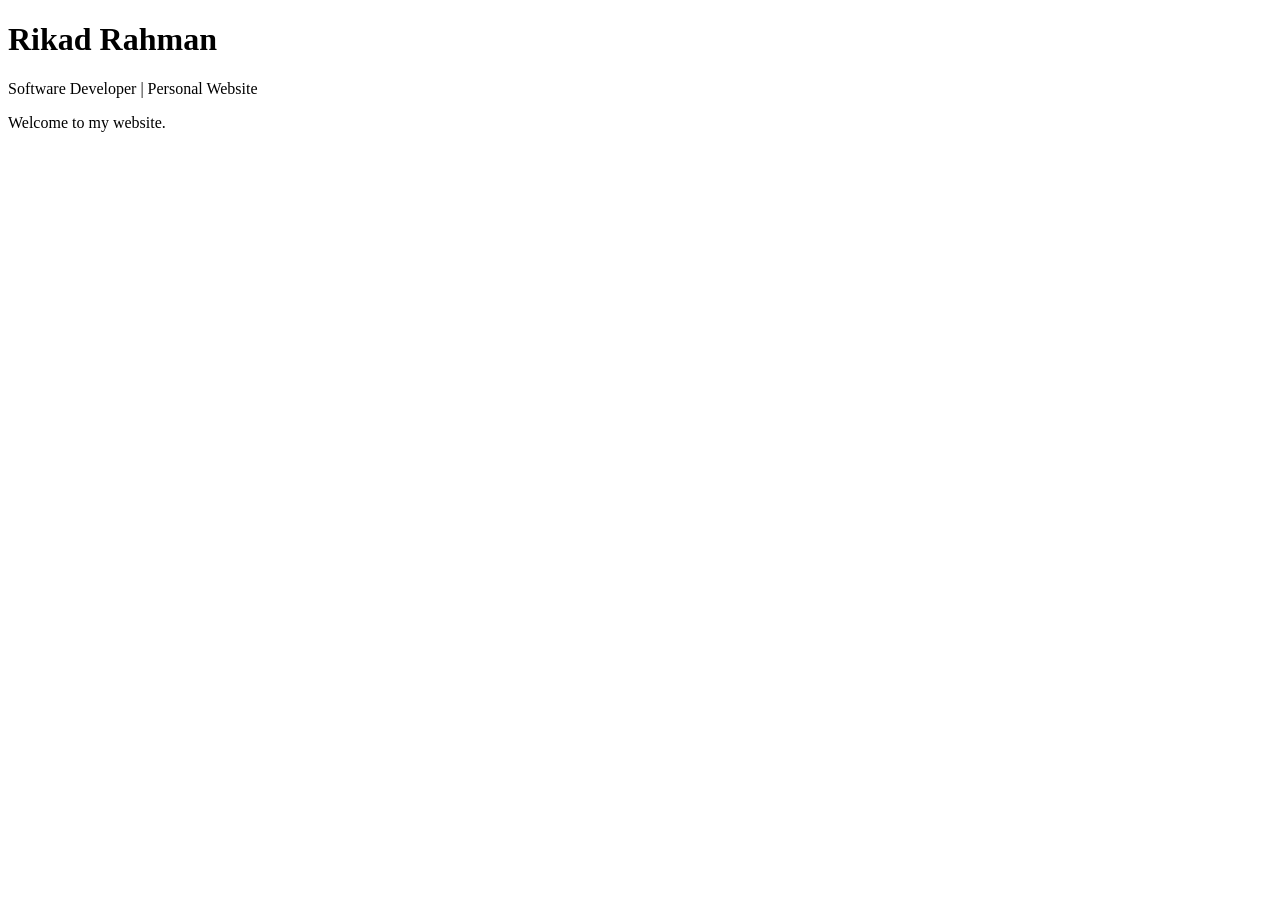
==== index.html @ 00c41dd5 "Add initial HTML structure for personal website" ====
<!DOCTYPE html>
<html lang="en">
<head>
    <meta charset="UTF-8">
    <meta name="viewport"
          content="width=device-width, initial-scale=1">
    <title>Rikad Rahman</title>
</head>
<body>
    <h1>Rikad Rahman</h1>
    <p>Software Developer | Personal Website</p>
    <p>Welcome to my website.</p>
</body>
</html>
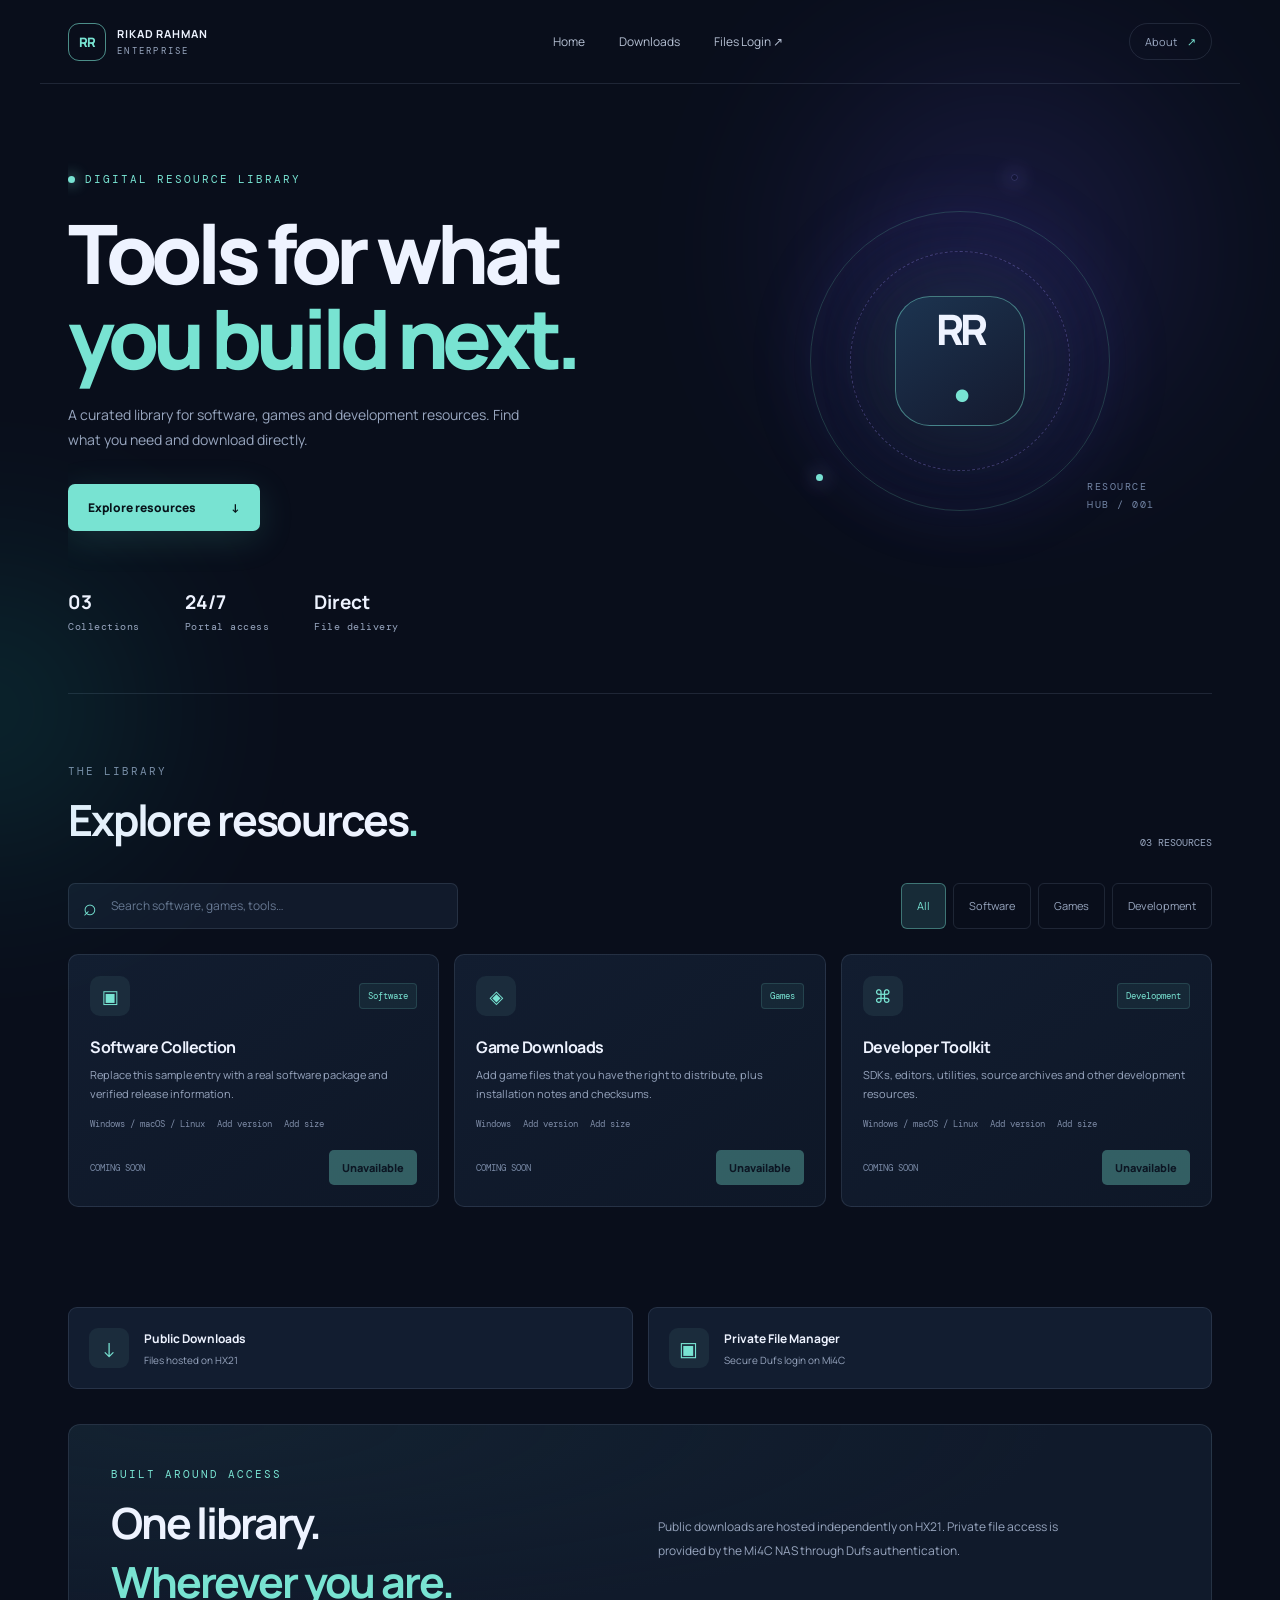
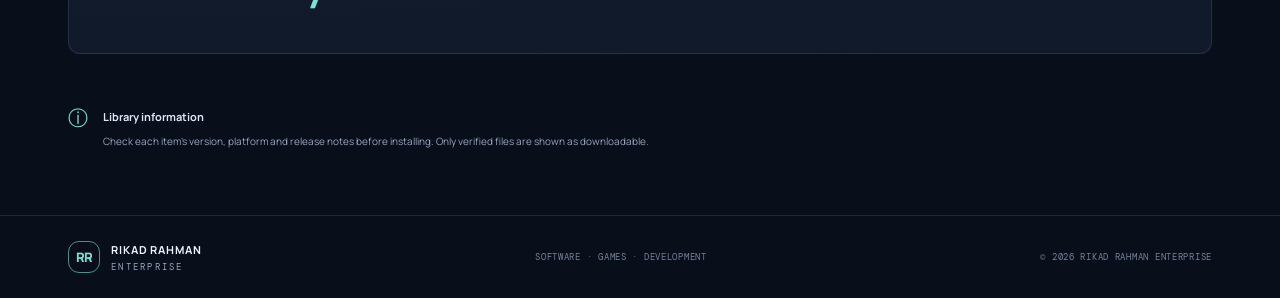
==== commit 199e7a27: "Add files via upload" ====
--- a/index.html
+++ b/index.html
@@ -1,14 +1,76 @@
-<!DOCTYPE html>
+<!doctype html>
 <html lang="en">
 <head>
-    <meta charset="UTF-8">
-    <meta name="viewport"
-          content="width=device-width, initial-scale=1">
-    <title>Rikad Rahman</title>
+<meta charset="utf-8">
+<meta name="viewport" content="width=device-width, initial-scale=1">
+<meta name="theme-color" content="#0b1020">
+<meta name="description" content="RIKAD RAHMAN ENTERPRISE — Software, games and development resources.">
+<title>RIKAD RAHMAN ENTERPRISE</title>
+<link rel="stylesheet" href="style.css">
 </head>
 <body>
-    <h1>Rikad Rahman</h1>
-    <p>Software Developer | Personal Website</p>
-    <p>Welcome to my website.</p>
+<div class="ambient ambient-a"></div><div class="ambient ambient-b"></div>
+<header class="topbar">
+<a class="brand" href="/" aria-label="Enterprise home">
+<span class="brand-mark">RR</span>
+<span><b>RIKAD RAHMAN</b><small>ENTERPRISE</small></span>
+</a>
+<nav>
+<a href="/">Home</a>
+<a href="/downloads/">Downloads</a>
+<a href="/files/" target="_blank" rel="noopener">Files Login ↗</a>
+</nav>
+<a class="admin-link" href="#about">About <span>↗</span></a>
+</header>
+<main>
+<section class="hero">
+<div class="eyebrow"><span class="pulse"></span> DIGITAL RESOURCE LIBRARY</div>
+<h1>Tools for what<br><em>you build next.</em></h1>
+<p class="hero-copy">A curated library for software, games and development resources. Find what you need and download directly.</p>
+<a class="primary-btn" href="#catalog">Explore resources <span>↓</span></a>
+<div class="hero-stats">
+<div><strong>03</strong><span>Collections</span></div>
+<div><strong>24/7</strong><span>Portal access</span></div>
+<div><strong>Direct</strong><span>File delivery</span></div>
+</div>
+<div class="hero-orbit orbit-one"></div><div class="hero-orbit orbit-two"></div>
+<div class="hero-art"><div class="art-core">RR<span>•</span></div><div class="art-ring"></div><div class="art-ring ring-two"></div><div class="art-label">RESOURCE<br>HUB / 001</div></div>
+</section>
+<section class="catalog-section" id="catalog">
+<div class="section-heading">
+<div><div class="eyebrow muted">THE LIBRARY</div><h2>Explore resources<span>.</span></h2></div>
+<div class="count" id="result-count">Loading library…</div>
+</div>
+<div class="toolbar">
+<label class="search"><span>⌕</span><input id="search" type="search" placeholder="Search software, games, tools…" autocomplete="off"></label>
+<div class="filters" id="filters">
+<button class="filter active" data-category="All">All</button>
+<button class="filter" data-category="Software">Software</button>
+<button class="filter" data-category="Games">Games</button>
+<button class="filter" data-category="Development">Development</button>
+</div>
+</div>
+<div class="grid" id="items"><div class="loading">Loading the resource library…</div></div>
+<p class="empty hidden" id="empty">No resources match your search.</p>
+</section>
+<section class="quick-links">
+<a href="/downloads/"><span>↓</span><b>Public Downloads</b><small>Files hosted on HX21</small></a>
+<a href="/files/" target="_blank" rel="noopener"><span>▣</span><b>Private File Manager</b><small>Secure Dufs login on Mi4C</small></a>
+</section>
+<section class="banner" id="about">
+<div><div class="eyebrow">BUILT AROUND ACCESS</div><h2>One library.<br><em>Wherever you are.</em></h2></div>
+<p>Public downloads are hosted independently on HX21. Private file access is provided by the Mi4C NAS through Dufs authentication.</p>
+</section>
+<section class="admin-note">
+<span class="note-icon">ⓘ</span>
+<div><b>Library information</b><p>Check each item's version, platform and release notes before installing. Only verified files are shown as downloadable.</p></div>
+</section>
+</main>
+<footer>
+<a class="brand footer-brand" href="/"><span class="brand-mark">RR</span><span><b>RIKAD RAHMAN</b><small>ENTERPRISE</small></span></a>
+<span>SOFTWARE · GAMES · DEVELOPMENT</span>
+<span>© <span id="year"></span> RIKAD RAHMAN ENTERPRISE</span>
+</footer>
+<script src="config.js"></script><script src="app.js"></script>
 </body>
 </html>
--- a/style.css
+++ b/style.css
@@ -0,0 +1,20 @@
+@import url('https://fonts.googleapis.com/css2?family=DM+Mono:wght@400;500&family=Manrope:wght@400;500;600;700;800&display=swap');
+:root{--bg:#090e1b;--panel:#111a2b;--panel2:#151f33;--line:rgba(180,198,230,.13);--text:#eef3ff;--muted:#98a6bf;--cyan:#78e3d2;--violet:#9c91ff}
+*{box-sizing:border-box}html{scroll-behavior:smooth}body{margin:0;background:var(--bg);color:var(--text);font-family:Manrope,system-ui,sans-serif;overflow-x:hidden}a{color:inherit;text-decoration:none}.ambient{position:absolute;filter:blur(100px);opacity:.17;pointer-events:none;border-radius:50%}.ambient-a{width:360px;height:360px;background:#6556e8;top:70px;right:8%}.ambient-b{width:280px;height:280px;background:#1bbda9;top:570px;left:-150px}
+.topbar{height:84px;max-width:1200px;margin:auto;padding:0 28px;display:flex;align-items:center;justify-content:space-between;border-bottom:1px solid var(--line);position:relative;z-index:2}.brand{display:flex;align-items:center;gap:11px;letter-spacing:.08em;font-size:11px}.brand-mark{width:38px;height:38px;border:1px solid rgba(120,227,210,.6);border-radius:11px;display:grid;place-items:center;color:var(--cyan);font-weight:800;font-size:13px;letter-spacing:-.05em}.brand b,.brand small{display:block}.brand small{font-family:"DM Mono",monospace;color:var(--muted);font-size:9px;letter-spacing:.25em;margin-top:4px}.topbar nav{display:flex;gap:34px;color:#b6c1d4;font-size:12px}.topbar nav a:hover,.admin-link:hover{color:var(--cyan)}.admin-link{font-size:11px;color:var(--muted);border:1px solid var(--line);border-radius:30px;padding:10px 15px}.admin-link span{color:var(--cyan);margin-left:8px}
+main{max-width:1200px;margin:auto;padding:0 28px}.hero{min-height:550px;padding:88px 0 60px;position:relative;overflow:hidden}.eyebrow{font:11px "DM Mono",monospace;letter-spacing:.18em;color:var(--cyan);display:flex;align-items:center;gap:10px}.pulse{width:7px;height:7px;border-radius:50%;background:var(--cyan);box-shadow:0 0 14px var(--cyan)}h1{font-size:clamp(48px,7vw,82px);line-height:1.04;letter-spacing:-.065em;margin:25px 0 20px;font-weight:800;position:relative;z-index:1}h1 em,h2 em{font-style:normal;color:var(--cyan)}.hero-copy{max-width:480px;color:var(--muted);line-height:1.8;font-size:14px}.primary-btn{display:inline-flex;gap:35px;align-items:center;background:var(--cyan);color:#07131a;font-weight:800;font-size:12px;padding:15px 20px;border-radius:7px;margin-top:18px;box-shadow:0 8px 35px #55d9c326}.primary-btn:hover{transform:translateY(-2px)}.hero-stats{display:flex;gap:45px;margin-top:58px}.hero-stats div{display:grid;gap:5px}.hero-stats strong{font-size:19px}.hero-stats span{font:10px "DM Mono",monospace;color:var(--muted);letter-spacing:.05em}.hero-art{position:absolute;width:390px;height:390px;right:5%;top:82px;display:grid;place-items:center}.art-ring{position:absolute;width:300px;height:300px;border:1px solid #78e3d233;border-radius:50%;box-shadow:0 0 70px #625be31c,inset 0 0 60px #625be31a}.ring-two{width:220px;height:220px;border-color:#9c91ff55;border-style:dashed;animation:spin 50s linear infinite}.art-core{width:130px;height:130px;border-radius:35px;display:grid;place-items:center;background:linear-gradient(145deg,#1c3450,#14192e);border:1px solid #78e3d277;font-size:42px;font-weight:800;letter-spacing:-.1em;box-shadow:0 0 80px #5f9eab33;z-index:1}.art-core span{color:var(--cyan)}.art-label{position:absolute;right:0;bottom:42px;font:10px/1.8 "DM Mono",monospace;color:#7385a5;letter-spacing:.15em}.hero-orbit{position:absolute;border:1px solid #9c91ff33;border-radius:50%;width:7px;height:7px;right:17%;top:90px;box-shadow:0 0 20px var(--violet)}.orbit-two{right:34%;top:390px;background:var(--cyan);border:0}@keyframes spin{to{transform:rotate(360deg)}}
+.catalog-section{padding:70px 0 100px;border-top:1px solid var(--line)}.section-heading{display:flex;justify-content:space-between;align-items:end}.muted{color:#7d8ba6}.section-heading h2,.banner h2{font-size:clamp(30px,4vw,43px);letter-spacing:-.05em;margin:12px 0 0}.section-heading h2 span{color:var(--cyan)}.count{font:10px "DM Mono",monospace;color:var(--muted)}.toolbar{display:flex;justify-content:space-between;gap:20px;margin:34px 0 25px;flex-wrap:wrap}.search{height:46px;max-width:390px;min-width:240px;flex:1;display:flex;align-items:center;gap:12px;background:var(--panel);border:1px solid var(--line);border-radius:7px;padding:0 14px;color:var(--cyan)}.search span{font-size:23px}.search input{background:none;border:0;outline:0;color:var(--text);width:100%;font:12px Manrope}.search input::placeholder{color:#687892}.filters{display:flex;gap:7px;flex-wrap:wrap}.filter{background:transparent;border:1px solid var(--line);color:var(--muted);padding:0 15px;border-radius:6px;font:11px Manrope;cursor:pointer}.filter:hover,.filter.active{background:#172b37;border-color:#78e3d266;color:var(--cyan)}.grid{display:grid;grid-template-columns:repeat(3,1fr);gap:15px}.item{background:linear-gradient(145deg,#121d30,#0e1727);border:1px solid var(--line);border-radius:10px;padding:21px;min-height:245px;display:flex;flex-direction:column;transition:.2s}.item:hover{transform:translateY(-4px);border-color:#78e3d255}.item-top{display:flex;justify-content:space-between;align-items:center}.item-icon{width:40px;height:40px;border-radius:10px;background:#1b2c3c;display:grid;place-items:center;color:var(--cyan);font-size:18px}.tag{font:9px "DM Mono",monospace;color:var(--cyan);background:#78e3d212;border:1px solid #78e3d226;padding:6px 8px;border-radius:4px}.item h3{font-size:16px;margin:20px 0 8px;letter-spacing:-.03em}.item p{font-size:11px;line-height:1.7;color:var(--muted);margin:0}.meta{display:flex;gap:12px;flex-wrap:wrap;color:#7d8ba6;font:9px "DM Mono",monospace;margin-top:15px}.item-bottom{margin-top:auto;padding-top:20px;display:flex;justify-content:space-between;align-items:center}.download{font:11px Manrope;font-weight:800;color:#07131a;background:var(--cyan);border:0;border-radius:5px;padding:10px 13px;cursor:pointer}.download:disabled{opacity:.35;cursor:not-allowed}.path-note{font:9px "DM Mono",monospace;color:#7889a5}.loading,.empty{grid-column:1/-1;text-align:center;padding:55px;color:var(--muted);font-size:12px}.hidden{display:none!important}
+.banner{border:1px solid var(--line);border-radius:12px;padding:42px;display:grid;grid-template-columns:1fr 1fr;gap:35px;background:radial-gradient(ellipse at 10% 0%,#1c3b443b,transparent 60%),#101a2b;margin-bottom:25px}.banner p{align-self:center;color:var(--muted);font-size:12px;line-height:2;max-width:440px}.admin-note{display:flex;gap:15px;align-items:flex-start;padding:25px 0 65px;color:var(--muted)}.note-icon{color:var(--cyan);font-size:20px}.admin-note b{font-size:11px;color:#dce6f6}.admin-note p{font-size:10px;line-height:1.7;margin:7px 0 0}footer{border-top:1px solid var(--line);padding:25px max(28px,calc((100vw - 1144px)/2));display:flex;align-items:center;justify-content:space-between;gap:18px;color:#74829b;font:9px "DM Mono",monospace;letter-spacing:.08em}.footer-brand{color:var(--text);font-family:Manrope}.footer-brand .brand-mark{width:32px;height:32px}
+@media(max-width:800px){.hero-art{right:-130px;opacity:.45}.hero{min-height:560px}.grid{grid-template-columns:repeat(2,1fr)}.banner{grid-template-columns:1fr;gap:12px}.banner p{margin:0}}@media(max-width:560px){.topbar{height:70px;padding:0 18px}.topbar nav{gap:15px}.admin-link{display:none}main{padding:0 18px}.hero{padding-top:75px;min-height:550px}.hero-art{right:-210px;top:130px;transform:scale(.8)}.hero-copy{max-width:330px}.hero-stats{gap:22px;margin-top:48px}.hero-stats strong{font-size:16px}.hero-stats span{font-size:8px}.catalog-section{padding:55px 0 70px}.section-heading{align-items:start;gap:15px;flex-direction:column}.toolbar{margin-top:25px}.search{max-width:none}.filters{width:100%}.filter{height:35px;flex:1;padding:0 8px}.grid{grid-template-columns:1fr}.item{min-height:225px}.banner{padding:25px}.admin-note{padding-bottom:45px}footer{padding:22px 18px;flex-wrap:wrap}footer>span:nth-child(2){display:none}}
+
+.quick-links{display:grid;grid-template-columns:repeat(2,1fr);gap:15px;margin:0 0 35px}
+.quick-links a{display:grid;grid-template-columns:42px 1fr;column-gap:13px;align-items:center;padding:20px;background:#121d30;border:1px solid var(--line);border-radius:9px}
+.quick-links a>span{grid-row:span 2;width:40px;height:40px;display:grid;place-items:center;background:#1b2c3c;color:var(--cyan);border-radius:9px;font-size:20px}
+.quick-links b{font-size:12px;color:var(--text)}
+.quick-links small{font-size:10px;color:var(--muted);margin-top:4px}
+.quick-links a:hover{border-color:#78e3d266;transform:translateY(-2px)}
+.download-hero{min-height:360px}
+@media(max-width:560px){
+ .quick-links{grid-template-columns:1fr}
+ .topbar nav{gap:10px;font-size:10px}
+}
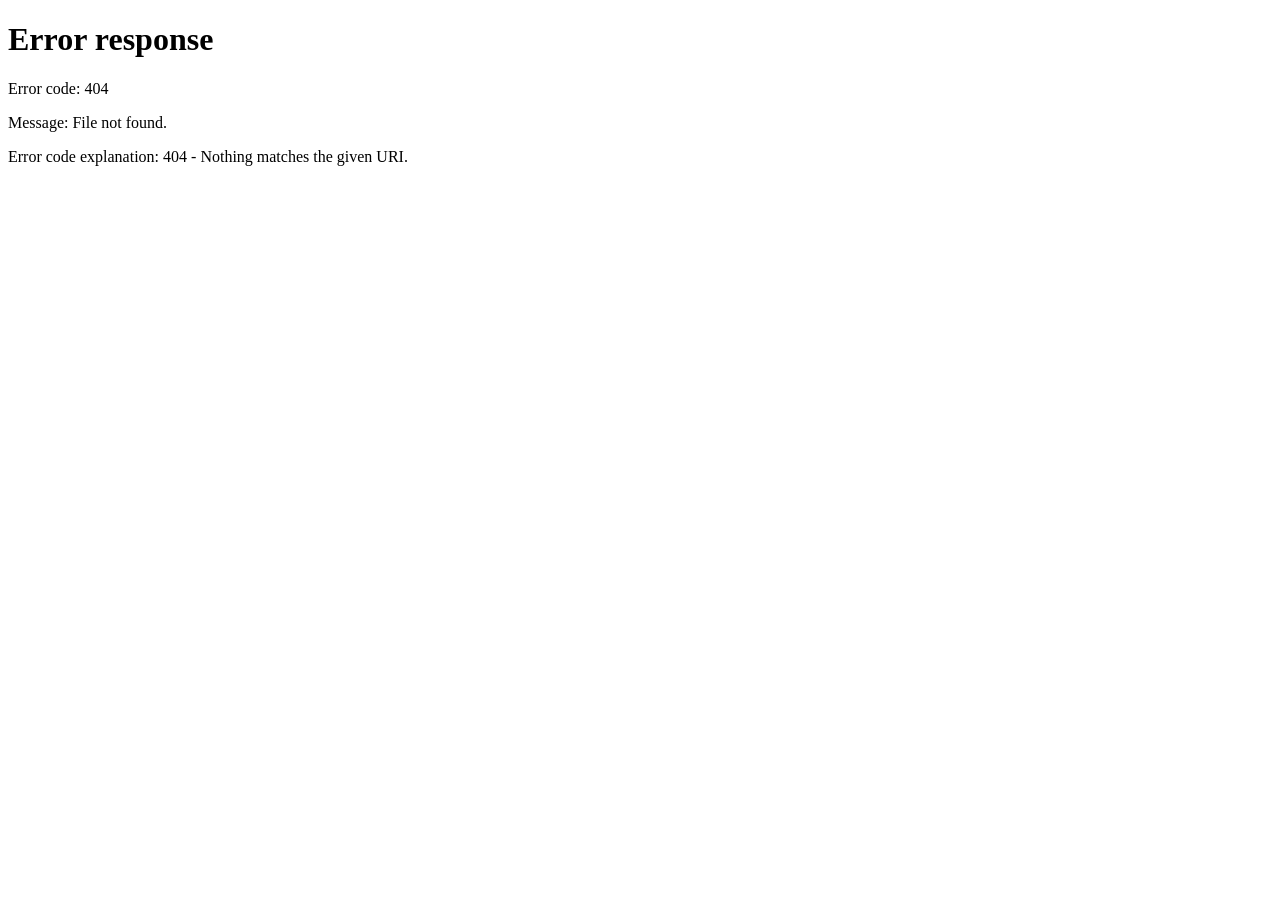
==== commit 76e7fe04: "Add files via upload" ====
--- a/index.html
+++ b/index.html
@@ -2,75 +2,12 @@
 <html lang="en">
 <head>
 <meta charset="utf-8">
-<meta name="viewport" content="width=device-width, initial-scale=1">
-<meta name="theme-color" content="#0b1020">
-<meta name="description" content="RIKAD RAHMAN ENTERPRISE — Software, games and development resources.">
+<meta name="viewport" content="width=device-width,initial-scale=1">
+<meta http-equiv="refresh" content="0;url=/portal/">
 <title>RIKAD RAHMAN ENTERPRISE</title>
-<link rel="stylesheet" href="style.css">
+<script>location.replace('/portal/');</script>
 </head>
 <body>
-<div class="ambient ambient-a"></div><div class="ambient ambient-b"></div>
-<header class="topbar">
-<a class="brand" href="/" aria-label="Enterprise home">
-<span class="brand-mark">RR</span>
-<span><b>RIKAD RAHMAN</b><small>ENTERPRISE</small></span>
-</a>
-<nav>
-<a href="/">Home</a>
-<a href="/downloads/">Downloads</a>
-<a href="/files/" target="_blank" rel="noopener">Files Login ↗</a>
-</nav>
-<a class="admin-link" href="#about">About <span>↗</span></a>
-</header>
-<main>
-<section class="hero">
-<div class="eyebrow"><span class="pulse"></span> DIGITAL RESOURCE LIBRARY</div>
-<h1>Tools for what<br><em>you build next.</em></h1>
-<p class="hero-copy">A curated library for software, games and development resources. Find what you need and download directly.</p>
-<a class="primary-btn" href="#catalog">Explore resources <span>↓</span></a>
-<div class="hero-stats">
-<div><strong>03</strong><span>Collections</span></div>
-<div><strong>24/7</strong><span>Portal access</span></div>
-<div><strong>Direct</strong><span>File delivery</span></div>
-</div>
-<div class="hero-orbit orbit-one"></div><div class="hero-orbit orbit-two"></div>
-<div class="hero-art"><div class="art-core">RR<span>•</span></div><div class="art-ring"></div><div class="art-ring ring-two"></div><div class="art-label">RESOURCE<br>HUB / 001</div></div>
-</section>
-<section class="catalog-section" id="catalog">
-<div class="section-heading">
-<div><div class="eyebrow muted">THE LIBRARY</div><h2>Explore resources<span>.</span></h2></div>
-<div class="count" id="result-count">Loading library…</div>
-</div>
-<div class="toolbar">
-<label class="search"><span>⌕</span><input id="search" type="search" placeholder="Search software, games, tools…" autocomplete="off"></label>
-<div class="filters" id="filters">
-<button class="filter active" data-category="All">All</button>
-<button class="filter" data-category="Software">Software</button>
-<button class="filter" data-category="Games">Games</button>
-<button class="filter" data-category="Development">Development</button>
-</div>
-</div>
-<div class="grid" id="items"><div class="loading">Loading the resource library…</div></div>
-<p class="empty hidden" id="empty">No resources match your search.</p>
-</section>
-<section class="quick-links">
-<a href="/downloads/"><span>↓</span><b>Public Downloads</b><small>Files hosted on HX21</small></a>
-<a href="/files/" target="_blank" rel="noopener"><span>▣</span><b>Private File Manager</b><small>Secure Dufs login on Mi4C</small></a>
-</section>
-<section class="banner" id="about">
-<div><div class="eyebrow">BUILT AROUND ACCESS</div><h2>One library.<br><em>Wherever you are.</em></h2></div>
-<p>Public downloads are hosted independently on HX21. Private file access is provided by the Mi4C NAS through Dufs authentication.</p>
-</section>
-<section class="admin-note">
-<span class="note-icon">ⓘ</span>
-<div><b>Library information</b><p>Check each item's version, platform and release notes before installing. Only verified files are shown as downloadable.</p></div>
-</section>
-</main>
-<footer>
-<a class="brand footer-brand" href="/"><span class="brand-mark">RR</span><span><b>RIKAD RAHMAN</b><small>ENTERPRISE</small></span></a>
-<span>SOFTWARE · GAMES · DEVELOPMENT</span>
-<span>© <span id="year"></span> RIKAD RAHMAN ENTERPRISE</span>
-</footer>
-<script src="config.js"></script><script src="app.js"></script>
+<a href="/portal/">RIKAD RAHMAN ENTERPRISE</a>
 </body>
 </html>
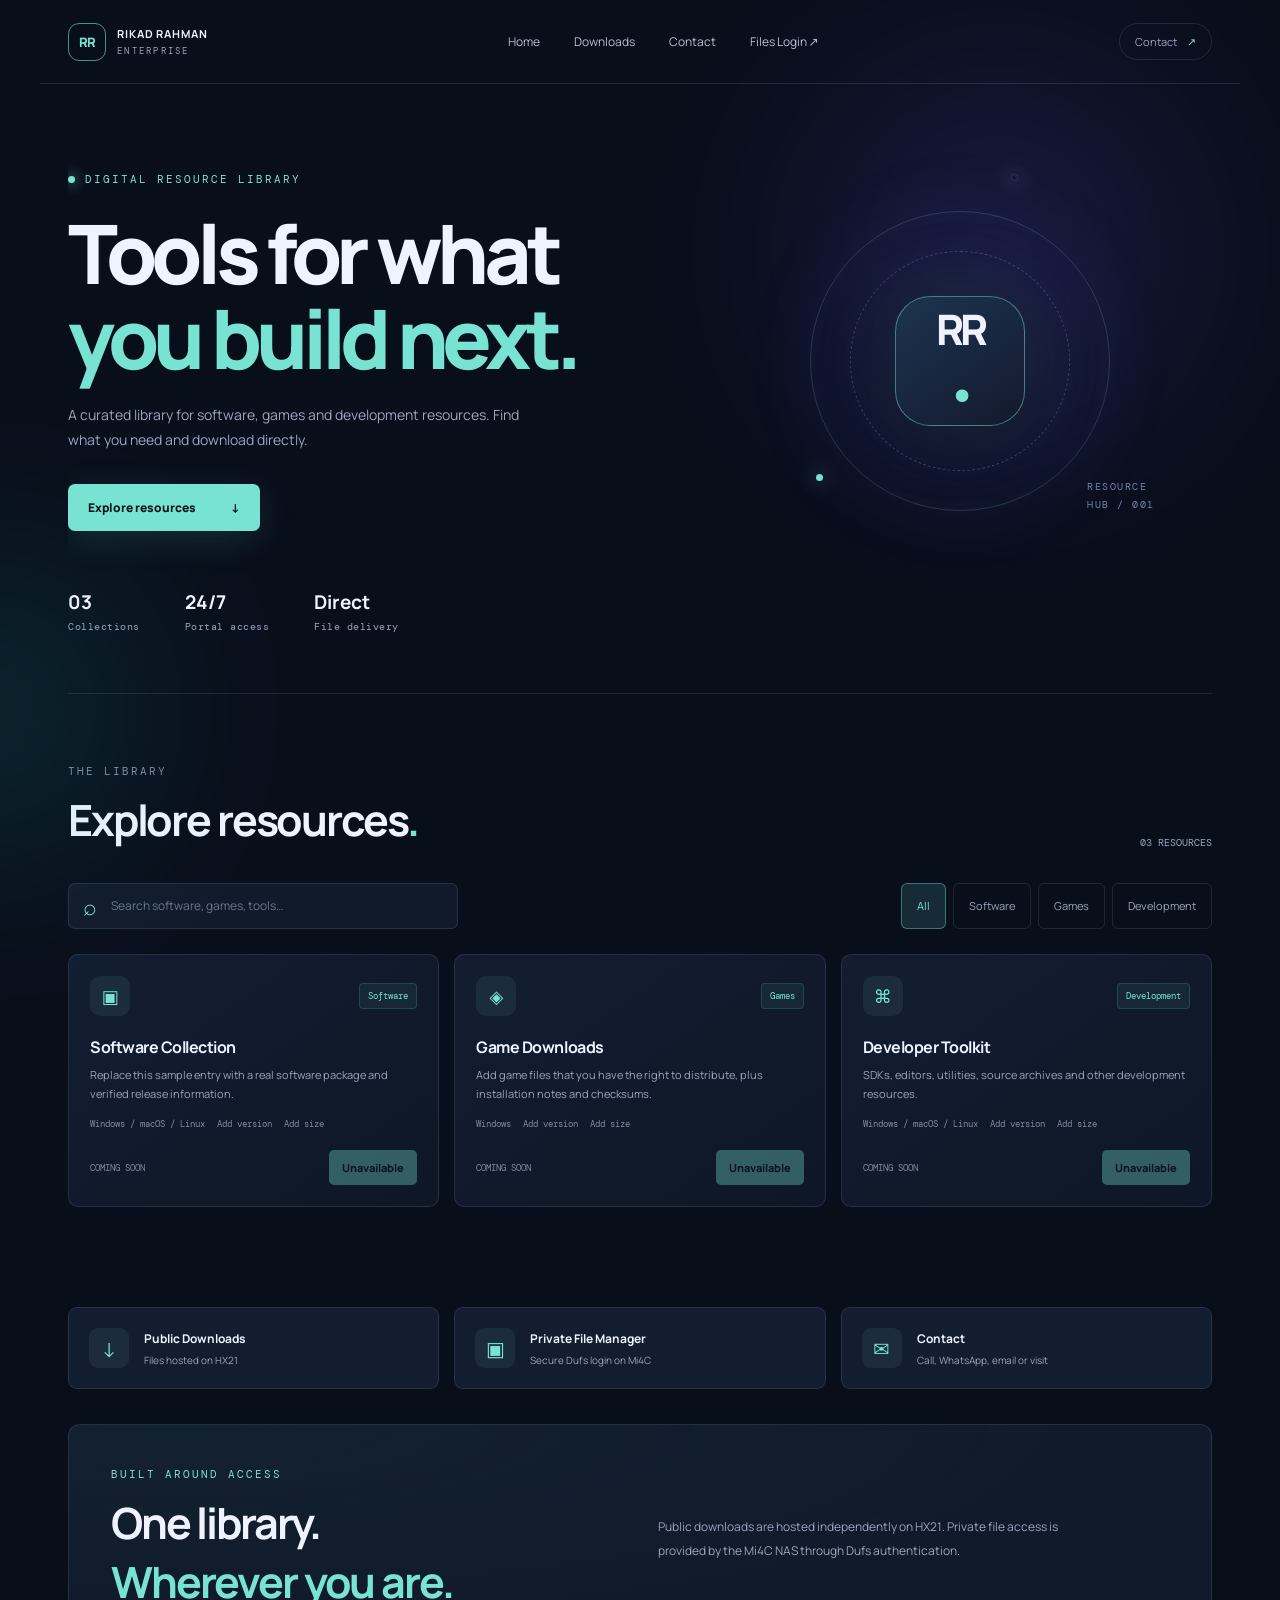
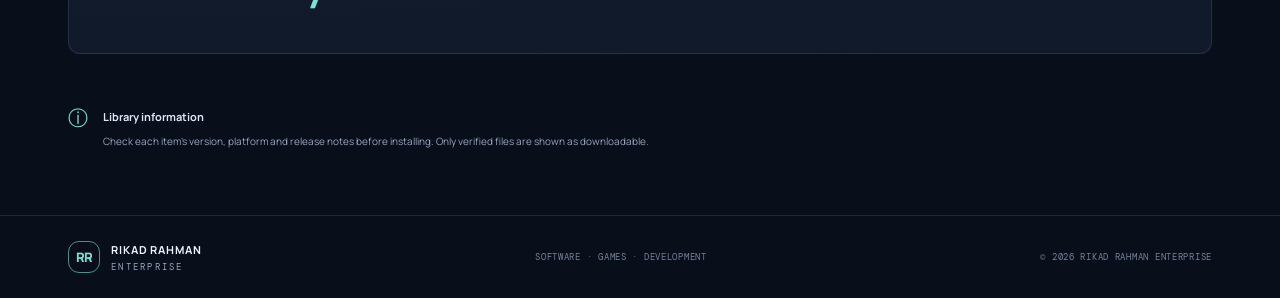
==== commit a51c6cab: "Add files via upload" ====
--- a/index.html
+++ b/index.html
@@ -4,10 +4,10 @@
 <meta charset="utf-8">
 <meta name="viewport" content="width=device-width,initial-scale=1">
 <meta http-equiv="refresh" content="0;url=/portal/">
-<title>RIKAD RAHMAN ENTERPRISE</title>
+<title>RIKAD RAHMAN</title>
 <script>location.replace('/portal/');</script>
 </head>
 <body>
-<a href="/portal/">RIKAD RAHMAN ENTERPRISE</a>
+<a href="/portal/">RIKAD RAHMAN</a>
 </body>
 </html>
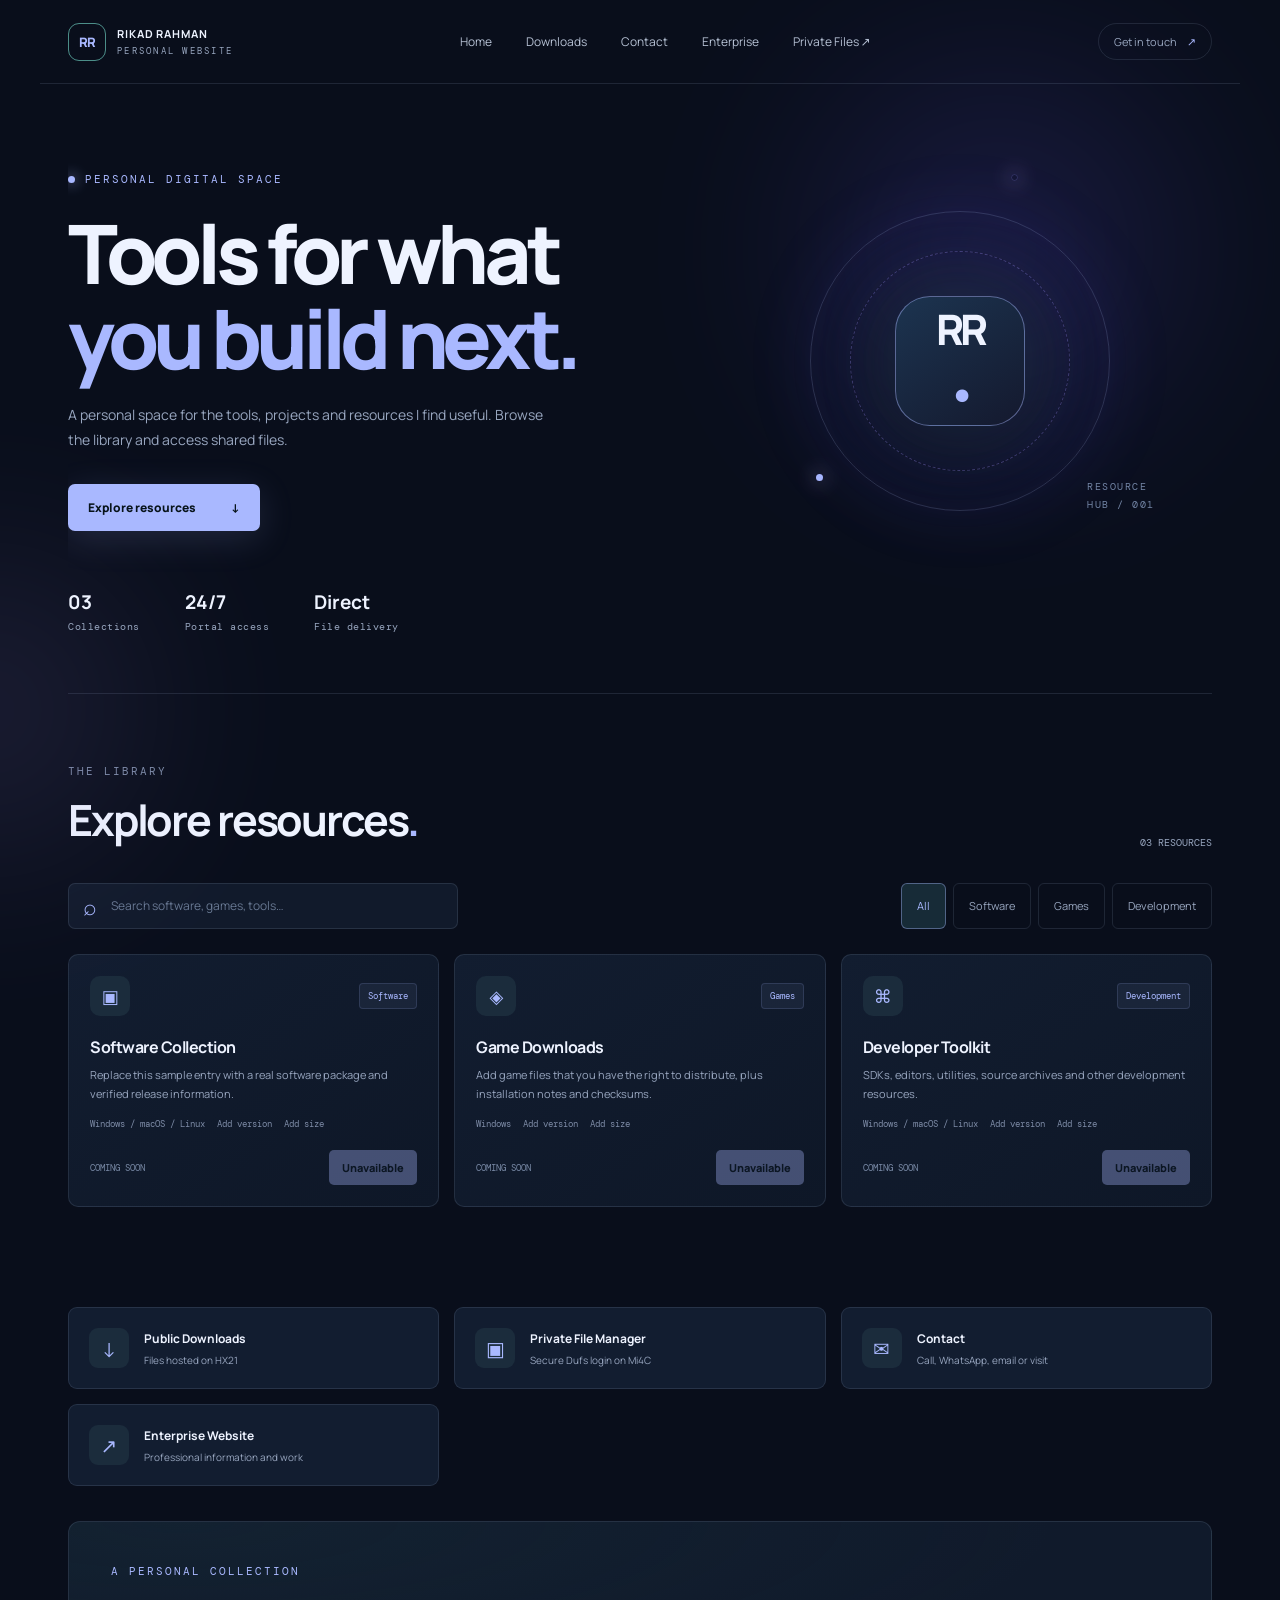
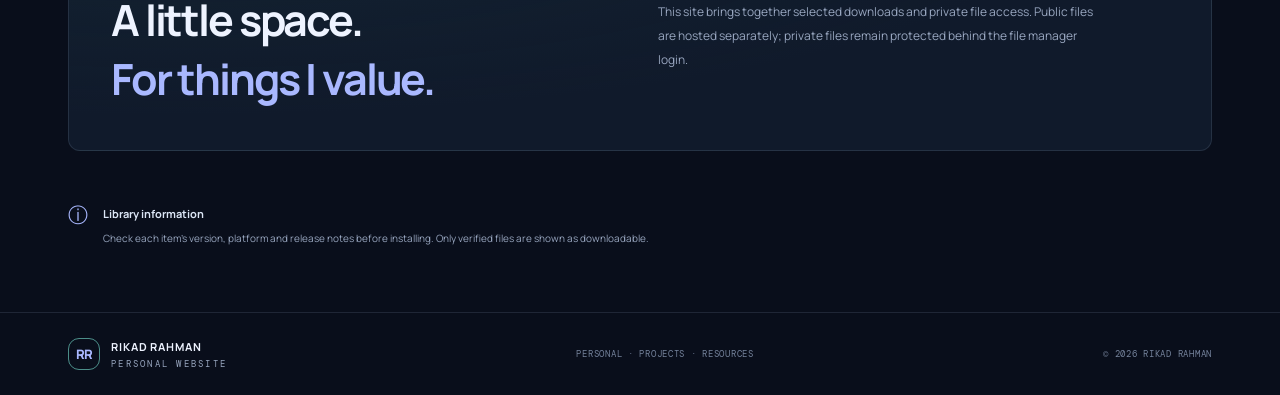
==== commit bbe3d607: "Add files via upload" ====
--- a/index.html
+++ b/index.html
@@ -4,10 +4,10 @@
 <meta charset="utf-8">
 <meta name="viewport" content="width=device-width,initial-scale=1">
 <meta http-equiv="refresh" content="0;url=/portal/">
-<title>RIKAD RAHMAN</title>
+<title>RIKAD RAHMAN ENTERPRISE</title>
 <script>location.replace('/portal/');</script>
 </head>
 <body>
-<a href="/portal/">RIKAD RAHMAN</a>
+<a href="/portal/">RIKAD RAHMAN ENTERPRISE</a>
 </body>
 </html>
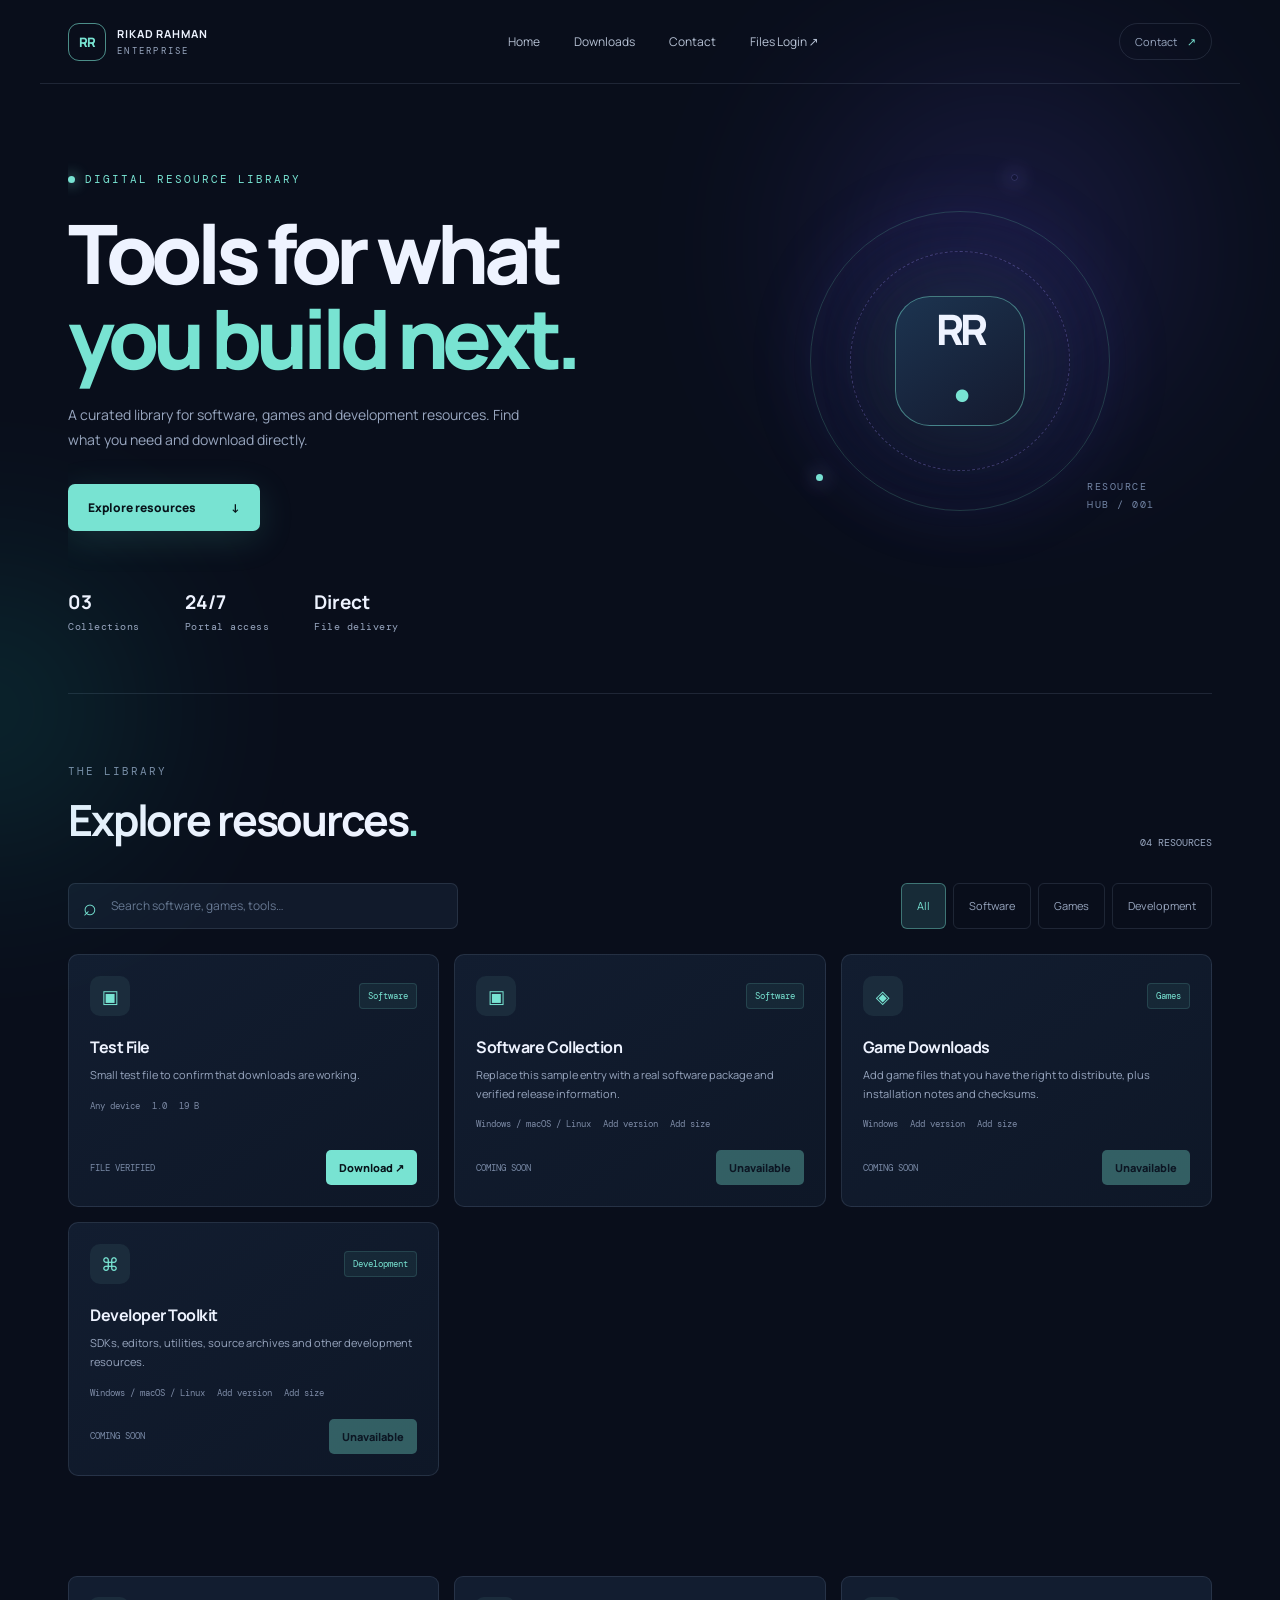
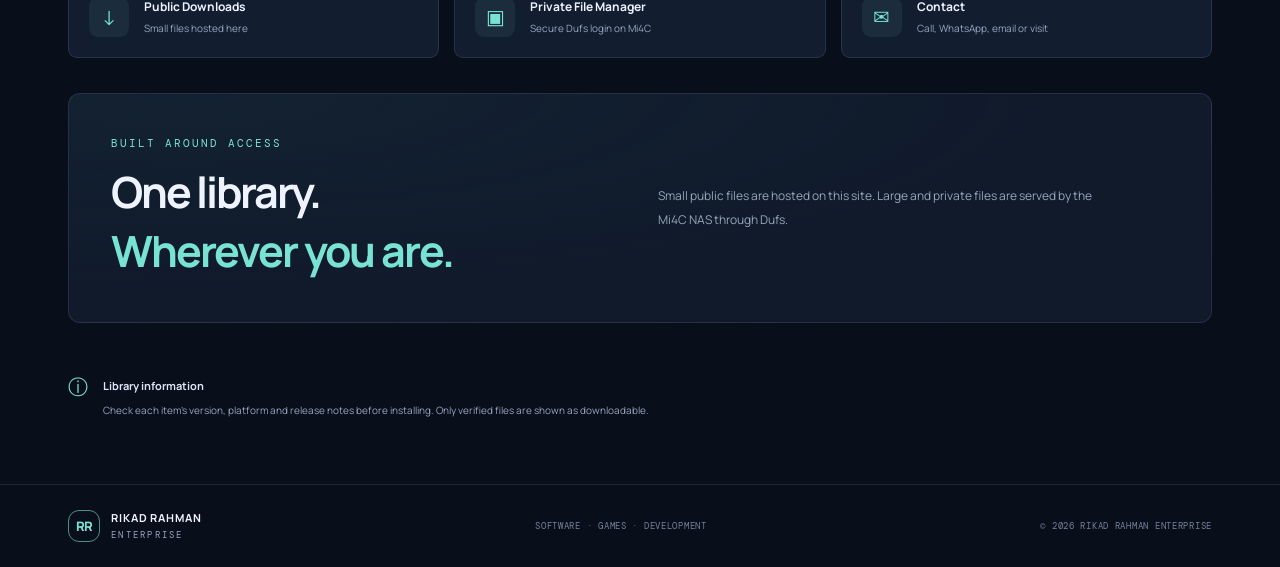
==== commit 9afaa0b3: "Add files via upload" ====
--- a/index.html
+++ b/index.html
@@ -4,10 +4,10 @@
 <meta charset="utf-8">
 <meta name="viewport" content="width=device-width,initial-scale=1">
 <meta http-equiv="refresh" content="0;url=/portal/">
-<title>RIKAD RAHMAN ENTERPRISE</title>
+<title>RIKAD RAHMAN</title>
 <script>location.replace('/portal/');</script>
 </head>
 <body>
-<a href="/portal/">RIKAD RAHMAN ENTERPRISE</a>
+<a href="/portal/">RIKAD RAHMAN</a>
 </body>
 </html>
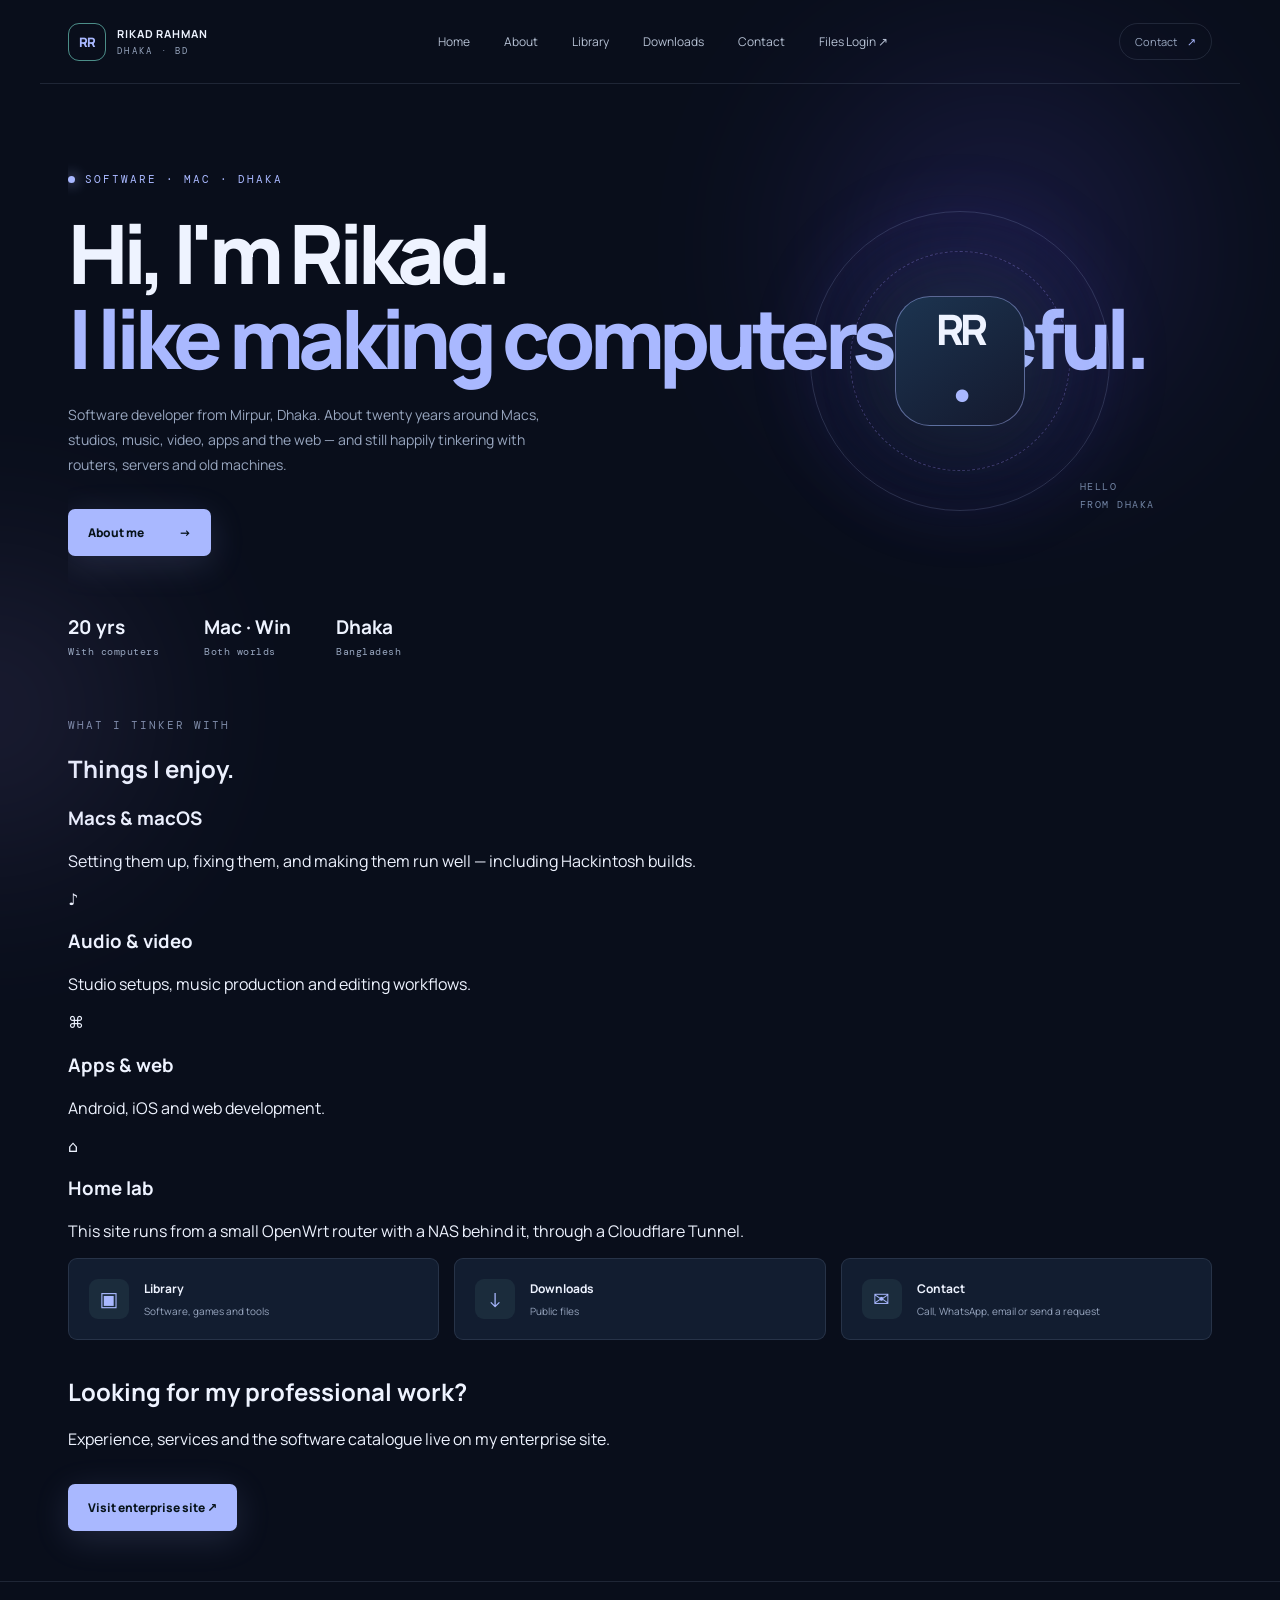
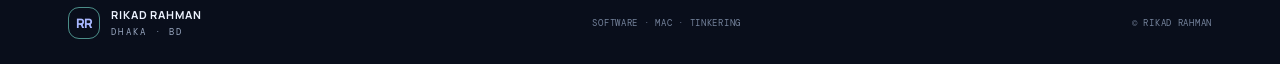
==== commit 6676a2e5: "Add files via upload" ====
--- a/index.html
+++ b/index.html
@@ -1,13 +1 @@
-<!doctype html>
-<html lang="en">
-<head>
-<meta charset="utf-8">
-<meta name="viewport" content="width=device-width,initial-scale=1">
-<meta http-equiv="refresh" content="0;url=/portal/">
-<title>RIKAD RAHMAN</title>
-<script>location.replace('/portal/');</script>
-</head>
-<body>
-<a href="/portal/">RIKAD RAHMAN</a>
-</body>
-</html>
+<!doctype html><html lang="en"><head><meta charset="utf-8"><meta name="viewport" content="width=device-width,initial-scale=1"><meta name="theme-color" content="#090e1b"><meta name="description" content="Rikad Rahman — software developer from Dhaka. Macs, audio, video, apps and the web."><title>Rikad Rahman</title><link rel="icon" href="data:image/svg+xml,%3Csvg xmlns='http://www.w3.org/2000/svg' viewBox='0 0 64 64'%3E%3Crect width='64' height='64' rx='14' fill='%230b1020'/%3E%3Ctext x='32' y='42' font-size='28' font-family='sans-serif' font-weight='800' text-anchor='middle' fill='%2378e3d2'%3ERR%3C/text%3E%3C/svg%3E"><link rel="stylesheet" href="/portal/style.css"><link rel="stylesheet" href="/assets/site.css"></head><body data-site="personal"><div class="ambient ambient-a"></div><div class="ambient ambient-b"></div><header class="topbar"><a class="brand" href="/"><span class="brand-mark">RR</span><span><b>RIKAD RAHMAN</b><small>DHAKA · BD</small></span></a><nav><a href="/" class="on">Home</a><a href="/about.html">About</a><a href="/portal/">Library</a><a href="/downloads/">Downloads</a><a href="/contact.html">Contact</a><a href="https://nas.rikadrahman.dpdns.org/files" target="_blank" rel="noopener">Files Login ↗</a></nav><a class="admin-link" href="/contact.html">Contact <span>↗</span></a></header><main><section class="hero"><div class="eyebrow"><span class="pulse"></span> SOFTWARE · MAC · DHAKA</div><h1>Hi, I'm Rikad.<br><em>I like making computers useful.</em></h1><p class="hero-copy">Software developer from Mirpur, Dhaka. About twenty years around Macs, studios, music, video, apps and the web — and still happily tinkering with routers, servers and old machines.</p><a class="primary-btn" href="/about.html">About me <span>→</span></a><div class="hero-stats"><div><strong>20 yrs</strong><span>With computers</span></div><div><strong>Mac · Win</strong><span>Both worlds</span></div><div><strong>Dhaka</strong><span>Bangladesh</span></div></div><div class="hero-art"><div class="art-core">RR<span>•</span></div><div class="art-ring"></div><div class="art-ring ring-two"></div><div class="art-label">HELLO<br>FROM DHAKA</div></div></section><section class="rr-sec"><div class="eyebrow muted">WHAT I TINKER WITH</div><h2>Things I enjoy<span style="color:var(--rr-cyan)">.</span></h2><div class="rr-grid"><div class="rr-card"><div class="rr-ic"></div><h3>Macs &amp; macOS</h3><p>Setting them up, fixing them, and making them run well — including Hackintosh builds.</p></div><div class="rr-card"><div class="rr-ic">♪</div><h3>Audio &amp; video</h3><p>Studio setups, music production and editing workflows.</p></div><div class="rr-card"><div class="rr-ic">⌘</div><h3>Apps &amp; web</h3><p>Android, iOS and web development.</p></div><div class="rr-card"><div class="rr-ic">⌂</div><h3>Home lab</h3><p>This site runs from a small OpenWrt router with a NAS behind it, through a Cloudflare Tunnel.</p></div></div></section><section class="quick-links"><a href="/portal/"><span>▣</span><b>Library</b><small>Software, games and tools</small></a><a href="/downloads/"><span>↓</span><b>Downloads</b><small>Public files</small></a><a href="/contact.html"><span>✉</span><b>Contact</b><small>Call, WhatsApp, email or send a request</small></a></section><div class="rr-cta"><div><h2>Looking for my professional work?</h2><p>Experience, services and the software catalogue live on my enterprise site.</p></div><a class="primary-btn" data-go="ent" href="#">Visit enterprise site ↗</a></div><div style="height:50px"></div></main><footer><a class="brand footer-brand" href="/"><span class="brand-mark">RR</span><span><b>RIKAD RAHMAN</b><small>DHAKA · BD</small></span></a><span>SOFTWARE · MAC · TINKERING</span><span>© <span id="year"></span> RIKAD RAHMAN</span></footer><script src="/js/site.js"></script></body></html>
--- a/portal/style.css
+++ b/portal/style.css
@@ -0,0 +1,20 @@
+@import url('https://fonts.googleapis.com/css2?family=DM+Mono:wght@400;500&family=Manrope:wght@400;500;600;700;800&display=swap');
+:root{--bg:#090e1b;--panel:#111a2b;--panel2:#151f33;--line:rgba(180,198,230,.13);--text:#eef3ff;--muted:#98a6bf;--cyan:#a9b8ff;--violet:#c4a7f5}
+*{box-sizing:border-box}html{scroll-behavior:smooth}body{margin:0;background:var(--bg);color:var(--text);font-family:Manrope,system-ui,sans-serif;overflow-x:hidden}a{color:inherit;text-decoration:none}.ambient{position:absolute;filter:blur(100px);opacity:.17;pointer-events:none;border-radius:50%}.ambient-a{width:360px;height:360px;background:#6556e8;top:70px;right:8%}.ambient-b{width:280px;height:280px;background:#8c79c8;top:570px;left:-150px}
+.topbar{height:84px;max-width:1200px;margin:auto;padding:0 28px;display:flex;align-items:center;justify-content:space-between;border-bottom:1px solid var(--line);position:relative;z-index:2}.brand{display:flex;align-items:center;gap:11px;letter-spacing:.08em;font-size:11px}.brand-mark{width:38px;height:38px;border:1px solid rgba(120,227,210,.6);border-radius:11px;display:grid;place-items:center;color:var(--cyan);font-weight:800;font-size:13px;letter-spacing:-.05em}.brand b,.brand small{display:block}.brand small{font-family:"DM Mono",monospace;color:var(--muted);font-size:9px;letter-spacing:.25em;margin-top:4px}.topbar nav{display:flex;gap:34px;color:#b6c1d4;font-size:12px}.topbar nav a:hover,.admin-link:hover{color:var(--cyan)}.admin-link{font-size:11px;color:var(--muted);border:1px solid var(--line);border-radius:30px;padding:10px 15px}.admin-link span{color:var(--cyan);margin-left:8px}
+main{max-width:1200px;margin:auto;padding:0 28px}.hero{min-height:550px;padding:88px 0 60px;position:relative;overflow:hidden}.eyebrow{font:11px "DM Mono",monospace;letter-spacing:.18em;color:var(--cyan);display:flex;align-items:center;gap:10px}.pulse{width:7px;height:7px;border-radius:50%;background:var(--cyan);box-shadow:0 0 14px var(--cyan)}h1{font-size:clamp(48px,7vw,82px);line-height:1.04;letter-spacing:-.065em;margin:25px 0 20px;font-weight:800;position:relative;z-index:1}h1 em,h2 em{font-style:normal;color:var(--cyan)}.hero-copy{max-width:480px;color:var(--muted);line-height:1.8;font-size:14px}.primary-btn{display:inline-flex;gap:35px;align-items:center;background:var(--cyan);color:#07131a;font-weight:800;font-size:12px;padding:15px 20px;border-radius:7px;margin-top:18px;box-shadow:0 8px 35px #a9b8ff26}.primary-btn:hover{transform:translateY(-2px)}.hero-stats{display:flex;gap:45px;margin-top:58px}.hero-stats div{display:grid;gap:5px}.hero-stats strong{font-size:19px}.hero-stats span{font:10px "DM Mono",monospace;color:var(--muted);letter-spacing:.05em}.hero-art{position:absolute;width:390px;height:390px;right:5%;top:82px;display:grid;place-items:center}.art-ring{position:absolute;width:300px;height:300px;border:1px solid #a9b8ff33;border-radius:50%;box-shadow:0 0 70px #625be31c,inset 0 0 60px #625be31a}.ring-two{width:220px;height:220px;border-color:#9c91ff55;border-style:dashed;animation:spin 50s linear infinite}.art-core{width:130px;height:130px;border-radius:35px;display:grid;place-items:center;background:linear-gradient(145deg,#1c3450,#14192e);border:1px solid #a9b8ff77;font-size:42px;font-weight:800;letter-spacing:-.1em;box-shadow:0 0 80px #5f9eab33;z-index:1}.art-core span{color:var(--cyan)}.art-label{position:absolute;right:0;bottom:42px;font:10px/1.8 "DM Mono",monospace;color:#7385a5;letter-spacing:.15em}.hero-orbit{position:absolute;border:1px solid #9c91ff33;border-radius:50%;width:7px;height:7px;right:17%;top:90px;box-shadow:0 0 20px var(--violet)}.orbit-two{right:34%;top:390px;background:var(--cyan);border:0}@keyframes spin{to{transform:rotate(360deg)}}
+.catalog-section{padding:70px 0 100px;border-top:1px solid var(--line)}.section-heading{display:flex;justify-content:space-between;align-items:end}.muted{color:#7d8ba6}.section-heading h2,.banner h2{font-size:clamp(30px,4vw,43px);letter-spacing:-.05em;margin:12px 0 0}.section-heading h2 span{color:var(--cyan)}.count{font:10px "DM Mono",monospace;color:var(--muted)}.toolbar{display:flex;justify-content:space-between;gap:20px;margin:34px 0 25px;flex-wrap:wrap}.search{height:46px;max-width:390px;min-width:240px;flex:1;display:flex;align-items:center;gap:12px;background:var(--panel);border:1px solid var(--line);border-radius:7px;padding:0 14px;color:var(--cyan)}.search span{font-size:23px}.search input{background:none;border:0;outline:0;color:var(--text);width:100%;font:12px Manrope}.search input::placeholder{color:#687892}.filters{display:flex;gap:7px;flex-wrap:wrap}.filter{background:transparent;border:1px solid var(--line);color:var(--muted);padding:0 15px;border-radius:6px;font:11px Manrope;cursor:pointer}.filter:hover,.filter.active{background:#172b37;border-color:#a9b8ff66;color:var(--cyan)}.grid{display:grid;grid-template-columns:repeat(3,1fr);gap:15px}.item{background:linear-gradient(145deg,#121d30,#0e1727);border:1px solid var(--line);border-radius:10px;padding:21px;min-height:245px;display:flex;flex-direction:column;transition:.2s}.item:hover{transform:translateY(-4px);border-color:#a9b8ff55}.item-top{display:flex;justify-content:space-between;align-items:center}.item-icon{width:40px;height:40px;border-radius:10px;background:#1b2c3c;display:grid;place-items:center;color:var(--cyan);font-size:18px}.tag{font:9px "DM Mono",monospace;color:var(--cyan);background:#a9b8ff12;border:1px solid #a9b8ff26;padding:6px 8px;border-radius:4px}.item h3{font-size:16px;margin:20px 0 8px;letter-spacing:-.03em}.item p{font-size:11px;line-height:1.7;color:var(--muted);margin:0}.meta{display:flex;gap:12px;flex-wrap:wrap;color:#7d8ba6;font:9px "DM Mono",monospace;margin-top:15px}.item-bottom{margin-top:auto;padding-top:20px;display:flex;justify-content:space-between;align-items:center}.download{font:11px Manrope;font-weight:800;color:#07131a;background:var(--cyan);border:0;border-radius:5px;padding:10px 13px;cursor:pointer}.download:disabled{opacity:.35;cursor:not-allowed}.path-note{font:9px "DM Mono",monospace;color:#7889a5}.loading,.empty{grid-column:1/-1;text-align:center;padding:55px;color:var(--muted);font-size:12px}.hidden{display:none!important}
+.banner{border:1px solid var(--line);border-radius:12px;padding:42px;display:grid;grid-template-columns:1fr 1fr;gap:35px;background:radial-gradient(ellipse at 10% 0%,#1c3b443b,transparent 60%),#101a2b;margin-bottom:25px}.banner p{align-self:center;color:var(--muted);font-size:12px;line-height:2;max-width:440px}.admin-note{display:flex;gap:15px;align-items:flex-start;padding:25px 0 65px;color:var(--muted)}.note-icon{color:var(--cyan);font-size:20px}.admin-note b{font-size:11px;color:#dce6f6}.admin-note p{font-size:10px;line-height:1.7;margin:7px 0 0}footer{border-top:1px solid var(--line);padding:25px max(28px,calc((100vw - 1144px)/2));display:flex;align-items:center;justify-content:space-between;gap:18px;color:#74829b;font:9px "DM Mono",monospace;letter-spacing:.08em}.footer-brand{color:var(--text);font-family:Manrope}.footer-brand .brand-mark{width:32px;height:32px}
+@media(max-width:800px){.hero-art{right:-130px;opacity:.45}.hero{min-height:560px}.grid{grid-template-columns:repeat(2,1fr)}.banner{grid-template-columns:1fr;gap:12px}.banner p{margin:0}}@media(max-width:560px){.topbar{height:70px;padding:0 18px}.topbar nav{gap:15px}.admin-link{display:none}main{padding:0 18px}.hero{padding-top:75px;min-height:550px}.hero-art{right:-210px;top:130px;transform:scale(.8)}.hero-copy{max-width:330px}.hero-stats{gap:22px;margin-top:48px}.hero-stats strong{font-size:16px}.hero-stats span{font-size:8px}.catalog-section{padding:55px 0 70px}.section-heading{align-items:start;gap:15px;flex-direction:column}.toolbar{margin-top:25px}.search{max-width:none}.filters{width:100%}.filter{height:35px;flex:1;padding:0 8px}.grid{grid-template-columns:1fr}.item{min-height:225px}.banner{padding:25px}.admin-note{padding-bottom:45px}footer{padding:22px 18px;flex-wrap:wrap}footer>span:nth-child(2){display:none}}
+
+.quick-links{display:grid;grid-template-columns:repeat(3,1fr);gap:15px;margin:0 0 35px}
+.quick-links a{display:grid;grid-template-columns:42px 1fr;column-gap:13px;align-items:center;padding:20px;background:#121d30;border:1px solid var(--line);border-radius:9px}
+.quick-links a>span{grid-row:span 2;width:40px;height:40px;display:grid;place-items:center;background:#1b2c3c;color:var(--cyan);border-radius:9px;font-size:20px}
+.quick-links b{font-size:12px;color:var(--text)}
+.quick-links small{font-size:10px;color:var(--muted);margin-top:4px}
+.quick-links a:hover{border-color:#a9b8ff66;transform:translateY(-2px)}
+.download-hero{min-height:360px}
+@media(max-width:560px){
+ .quick-links{grid-template-columns:1fr}
+ .topbar nav{gap:10px;font-size:10px}
+}
